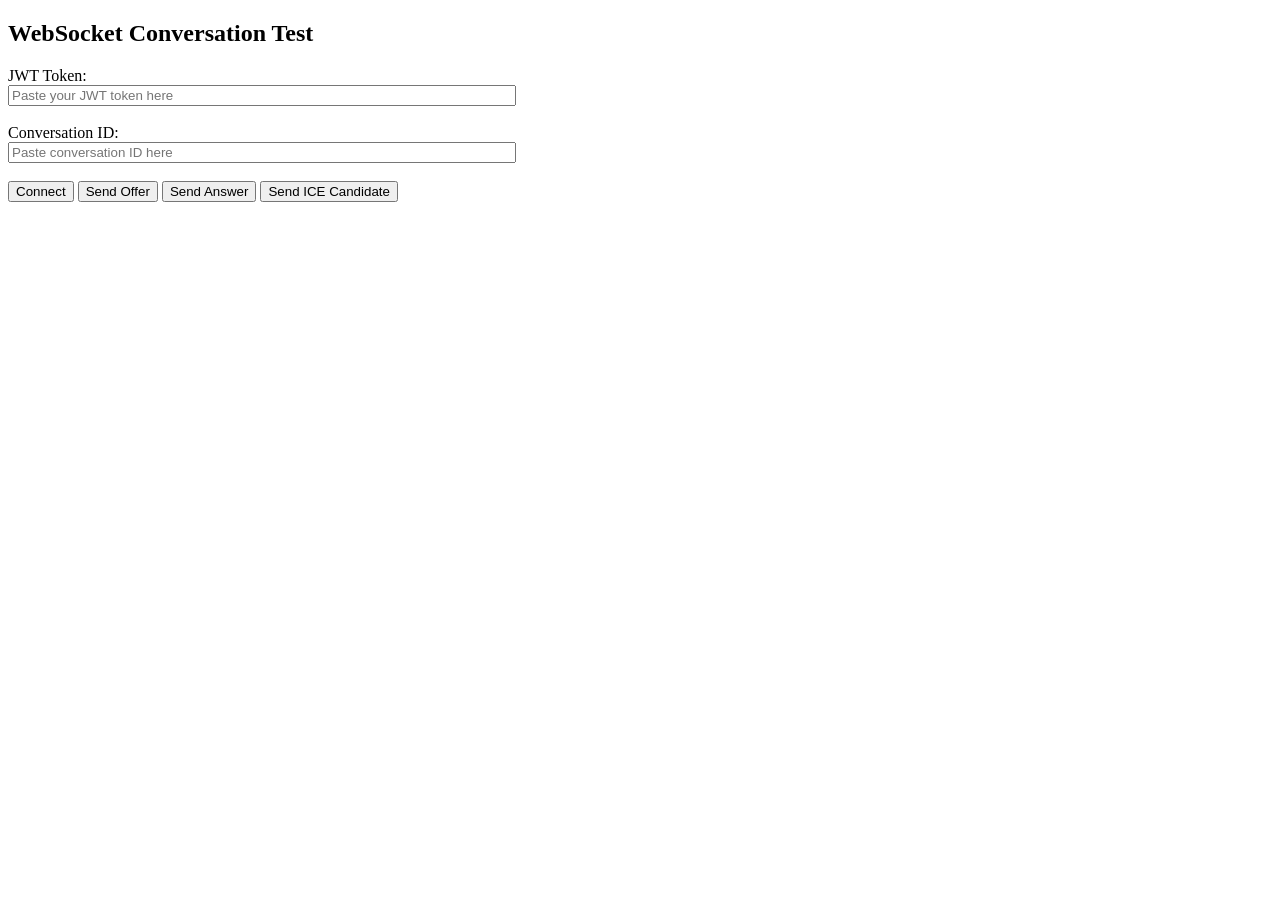
==== test_websocket.html @ cbfcd236 "Complete M4 WebSocket signaling" ====
<!DOCTYPE html>
<html>
<head>
    <title>WebSocket Test</title>
</head>

<body>

<h2>WebSocket Conversation Test</h2>

<label>JWT Token:</label>
<br>
<input
    type="text"
    id="token"
    placeholder="Paste your JWT token here"
    style="width: 500px;"
>

<br><br>

<label>Conversation ID:</label>
<br>
<input
    type="text"
    id="conversationId"
    placeholder="Paste conversation ID here"
    style="width: 500px;"
>

<br><br>

<button onclick="connect()">Connect</button>
<button onclick="sendOffer()">Send Offer</button>
<button onclick="sendAnswer()">Send Answer</button>
<button onclick="sendIceCandidate()">Send ICE Candidate</button>

<br><br>

<pre id="output"></pre>


<script>

let socket;


function log(message) {

    document.getElementById("output").textContent +=
        message + "\n";

}


function connect() {

    const token =
        document.getElementById("token").value.trim();

    const conversationId =
        document.getElementById("conversationId").value.trim();


    if (!token) {

        log("Please enter JWT token");

        return;
    }


    if (!conversationId) {

        log("Please enter conversation ID");

        return;
    }


    socket = new WebSocket(
        `ws://127.0.0.1:8000/ws/conversation/${conversationId}?token=${token}`
    );


    socket.onopen = function() {

        log("Connected to WebSocket");

    };


    socket.onmessage = function(event) {

        log("Server: " + event.data);

    };


    socket.onclose = function() {

        log("Disconnected");

    };


    socket.onerror = function(error) {

        log("WebSocket error");

    };

}


function sendOffer() {

    if (!socket || socket.readyState !== WebSocket.OPEN) {
        log("WebSocket is not connected");
        return;
    }

    socket.send(JSON.stringify({
        type: "offer",
        sdp: "test-offer-data"
    }));
}


function sendAnswer() {

    if (!socket || socket.readyState !== WebSocket.OPEN) {
        log("WebSocket is not connected");
        return;
    }

    socket.send(JSON.stringify({
        type: "answer",
        sdp: "test-answer-data"
    }));
}

function sendIceCandidate() {

    if (!socket || socket.readyState !== WebSocket.OPEN) {
        log("WebSocket is not connected");
        return;
    }

    socket.send(JSON.stringify({
        type: "ice_candidate",
        candidate: "test-ice-candidate-data"
    }));
}

</script>

</body>
</html>
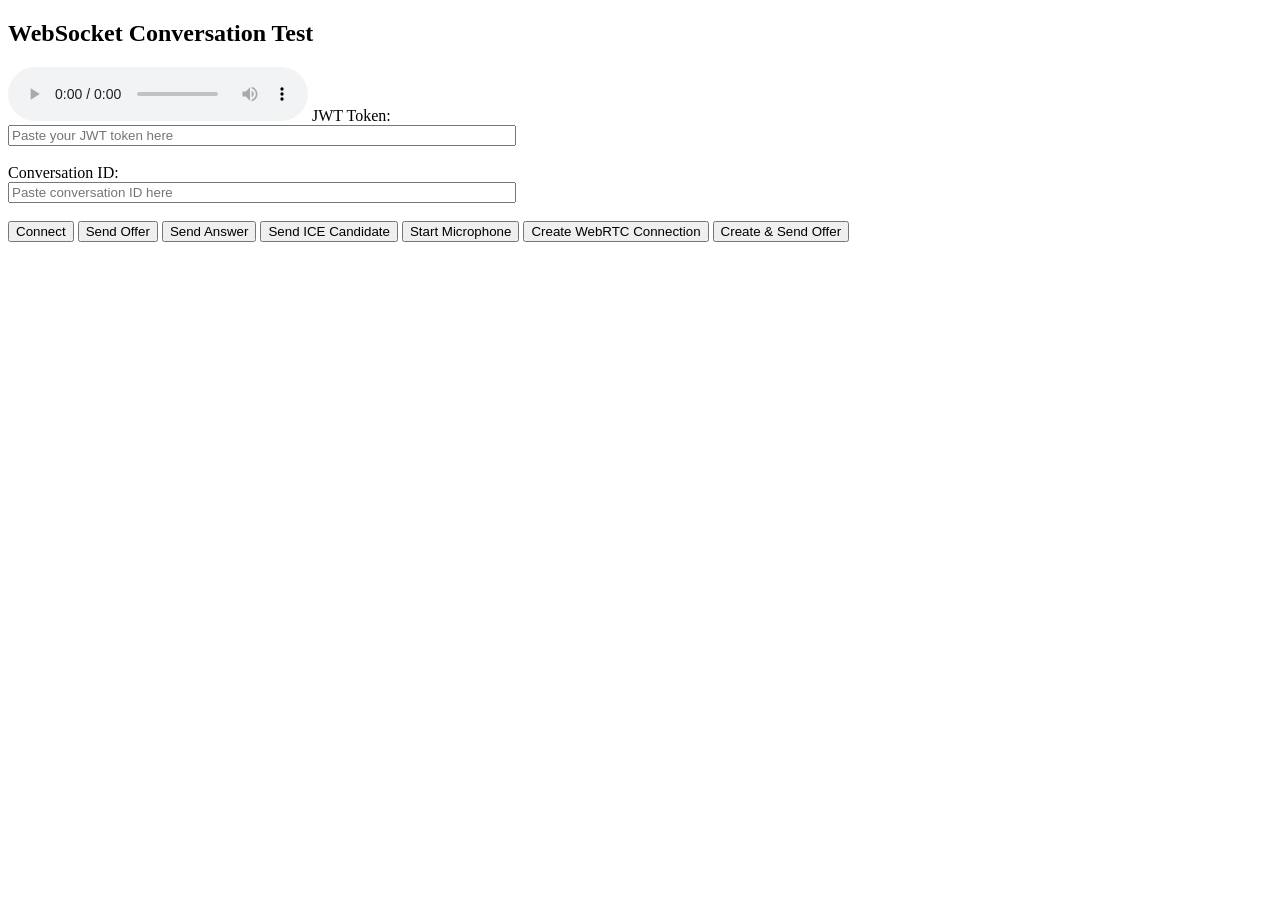
==== commit 68d10245: "Complete M5 WebRTC audio" ====
--- a/test_websocket.html
+++ b/test_websocket.html
@@ -7,6 +7,7 @@
 <body>
 
 <h2>WebSocket Conversation Test</h2>
+<audio id="remoteAudio" autoplay controls></audio>
 
 <label>JWT Token:</label>
 <br>
@@ -34,6 +35,10 @@
 <button onclick="sendOffer()">Send Offer</button>
 <button onclick="sendAnswer()">Send Answer</button>
 <button onclick="sendIceCandidate()">Send ICE Candidate</button>
+<button onclick="startMicrophone()">Start Microphone</button>
+<button onclick="createPeerConnection()">Create WebRTC Connection</button>
+<button onclick="createOffer()">Create & Send Offer</button>
+
 
 <br><br>
 
@@ -42,7 +47,10 @@
 
 <script>
 
+
 let socket;
+let peerConnection;
+let localStream;
 
 
 function log(message) {
@@ -90,9 +98,63 @@
     };
 
 
-    socket.onmessage = function(event) {
+    socket.onmessage = async function(event) {
+
+        const message = JSON.parse(event.data);
 
         log("Server: " + event.data);
+
+
+        if (message.type === "offer") {
+
+            await handleOffer(message);
+
+        }
+
+
+        if (message.type === "answer") {
+
+            try {
+
+                await peerConnection.setRemoteDescription(
+                    new RTCSessionDescription({
+                        type: "answer",
+                        sdp: message.sdp
+                    })
+                );
+
+                log("Remote answer set");
+
+            } catch (error) {
+
+                log("Error setting remote answer");
+
+                console.error(error);
+
+            }
+
+        }
+
+
+        if (message.type === "ice_candidate") {
+
+            try {
+
+                await peerConnection.addIceCandidate(
+                    new RTCIceCandidate(message.candidate)
+                );
+
+                log("Remote ICE candidate added");
+
+            } catch (error) {
+
+                log("Error adding ICE candidate");
+
+                console.error(error);
+
+            }
+
+        }
 
     };
 
@@ -153,6 +215,186 @@
     }));
 }
 
+
+async function startMicrophone() {
+
+    try {
+
+        localStream = await navigator.mediaDevices.getUserMedia({
+            audio: true,
+            video: false
+        });
+
+        log("Microphone access granted");
+
+        console.log(
+            "Audio tracks:",
+            localStream.getAudioTracks()
+        );
+
+    } catch (error) {
+
+        log("Microphone access denied or unavailable");
+
+        console.error(error);
+    }
+}
+
+
+
+function createPeerConnection() {
+
+    peerConnection = new RTCPeerConnection({
+        iceServers: [
+            {
+                urls: "stun:stun.l.google.com:19302"
+            }
+        ]
+    });
+
+    log("RTCPeerConnection created");
+
+
+    // Add microphone audio track
+    if (localStream) {
+
+        localStream.getTracks().forEach(track => {
+
+            peerConnection.addTrack(
+                track,
+                localStream
+            );
+
+        });
+
+        log("Microphone track added to WebRTC");
+    }
+
+
+    // ICE candidate
+    peerConnection.onicecandidate = function(event) {
+
+        if (event.candidate) {
+
+            log("Real ICE candidate generated");
+
+            socket.send(JSON.stringify({
+                type: "ice_candidate",
+                candidate: event.candidate
+            }));
+
+            log("ICE candidate sent");
+        }
+    };
+
+
+    peerConnection.ontrack = function(event) {
+
+        const remoteAudio = document.getElementById("remoteAudio");
+
+        if (event.streams && event.streams[0]) {
+            remoteAudio.srcObject = event.streams[0];
+        }
+
+        log("Remote audio track received");
+    };
+
+
+    // Connection state
+    peerConnection.onconnectionstatechange = function() {
+
+        log(
+            "Connection state: " +
+            peerConnection.connectionState
+        );
+
+    };
+}
+
+
+async function createOffer() {
+
+    if (!peerConnection) {
+        log("Create WebRTC connection first");
+        return;
+    }
+
+    try {
+
+        const offer = await peerConnection.createOffer();
+
+        await peerConnection.setLocalDescription(offer);
+
+        log("Real WebRTC offer created");
+
+        log(
+            "Offer SDP length: " +
+            offer.sdp.length
+        );
+
+        socket.send(JSON.stringify({
+            type: "offer",
+            sdp: offer.sdp
+        }));
+
+        log("Offer sent to other user");
+
+    } catch (error) {
+
+        log("Error creating offer");
+
+        console.error(error);
+    }
+}
+
+
+
+async function handleOffer(offer) {
+
+    if (!peerConnection) {
+        createPeerConnection();
+    }
+
+    try {
+
+        const remoteDescription = new RTCSessionDescription({
+            type: "offer",
+            sdp: offer.sdp
+        });
+
+        await peerConnection.setRemoteDescription(
+            remoteDescription
+        );
+
+        log("Remote offer set");
+
+        const answer = await peerConnection.createAnswer();
+
+        await peerConnection.setLocalDescription(answer);
+
+        log("Real WebRTC answer created");
+
+        log(
+            "Answer SDP length: " +
+            answer.sdp.length
+        );
+
+        socket.send(JSON.stringify({
+            type: "answer",
+            sdp: answer.sdp
+        }));
+
+        log("Answer sent to other user");
+
+    } catch (error) {
+
+        log("Error handling offer");
+
+        console.error(error);
+    }
+}
+
+
 </script>
 
 </body>
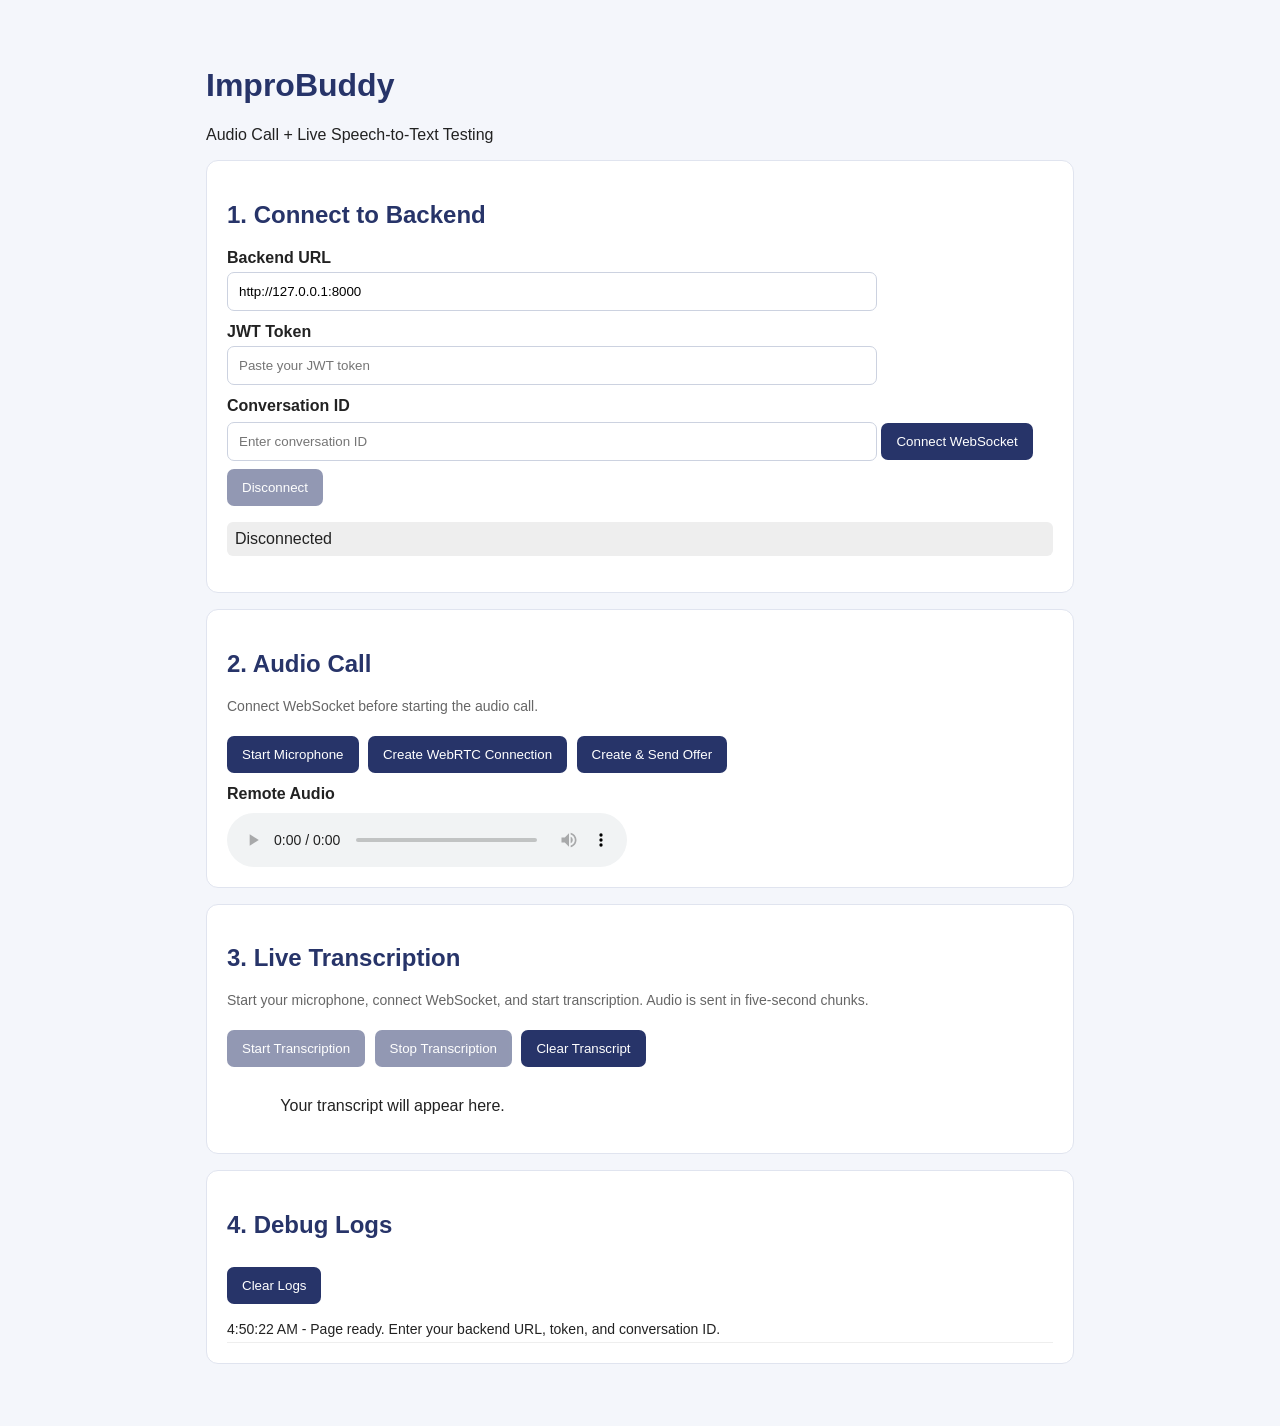
==== commit b082c752: "Need to test on 2 device and Improve STT and WebSocket handling" ====
--- a/test_websocket.html
+++ b/test_websocket.html
@@ -1,401 +1,943 @@
+
 <!DOCTYPE html>
-<html>
+<html lang="en">
 <head>
-    <title>WebSocket Test</title>
+    <meta charset="UTF-8">
+    <meta name="viewport" content="width=device-width, initial-scale=1.0">
+    <title>ImproBuddy - Audio & STT Test</title>
+
+    <style>
+        * {
+            box-sizing: border-box;
+        }
+
+        body {
+            font-family: Arial, sans-serif;
+            max-width: 900px;
+            margin: 30px auto;
+            padding: 16px;
+            background: #f4f6fb;
+            color: #222;
+        }
+
+        h1, h2 {
+            color: #273469;
+        }
+
+        .panel {
+            background: white;
+            padding: 20px;
+            margin: 16px 0;
+            border-radius: 12px;
+            border: 1px solid #e0e4ef;
+        }
+
+        label {
+            display: block;
+            font-weight: bold;
+            margin-top: 12px;
+        }
+
+        input {
+            width: 100%;
+            max-width: 650px;
+            padding: 11px;
+            margin-top: 5px;
+            border: 1px solid #ccd2e0;
+            border-radius: 7px;
+        }
+
+        button {
+            padding: 11px 15px;
+            margin: 8px 5px 0 0;
+            border: none;
+            border-radius: 7px;
+            background: #273469;
+            color: white;
+            cursor: pointer;
+        }
+
+        button:hover {
+            background: #1b2655;
+        }
+
+        button:disabled {
+            opacity: 0.5;
+            cursor: not-allowed;
+        }
+
+        .status {
+            padding: 8px;
+            background: #eee;
+            border-radius: 6px;
+        }
+
+        #transcript, #logs {
+            margin-top: 12px;
+            max-height: 350px;
+            overflow-y: auto;
+            overflow-wrap: anywhere;
+            white-space: pre-wrap;
+        }
+
+        .transcript-line {
+            padding: 12px;
+            margin: 8px 0;
+            background: #eef2ff;
+            border-radius: 7px;
+        }
+
+        .speaker {
+            font-weight: bold;
+            color: #273469;
+            margin-bottom: 4px;
+        }
+
+        .log-line {
+            padding: 5px 0;
+            border-bottom: 1px solid #eee;
+            font-size: 14px;
+        }
+
+        .hint {
+            color: #666;
+            font-size: 14px;
+        }
+
+        audio {
+            display: block;
+            width: 100%;
+            max-width: 400px;
+            margin-top: 10px;
+        }
+    </style>
 </head>
 
 <body>
 
-<h2>WebSocket Conversation Test</h2>
-<audio id="remoteAudio" autoplay controls></audio>
-
-<label>JWT Token:</label>
-<br>
-<input
-    type="text"
-    id="token"
-    placeholder="Paste your JWT token here"
-    style="width: 500px;"
->
-
-<br><br>
-
-<label>Conversation ID:</label>
-<br>
-<input
-    type="text"
-    id="conversationId"
-    placeholder="Paste conversation ID here"
-    style="width: 500px;"
->
-
-<br><br>
-
-<button onclick="connect()">Connect</button>
-<button onclick="sendOffer()">Send Offer</button>
-<button onclick="sendAnswer()">Send Answer</button>
-<button onclick="sendIceCandidate()">Send ICE Candidate</button>
-<button onclick="startMicrophone()">Start Microphone</button>
-<button onclick="createPeerConnection()">Create WebRTC Connection</button>
-<button onclick="createOffer()">Create & Send Offer</button>
-
-
-<br><br>
-
-<pre id="output"></pre>
-
+    <h1>ImproBuddy</h1>
+    <p>Audio Call + Live Speech-to-Text Testing</p>
+
+    <!-- SECTION 1: CONNECTION -->
+    <section class="panel">
+        <h2>1. Connect to Backend</h2>
+
+        <label for="backendUrl">Backend URL</label>
+        <input
+            id="backendUrl"
+            type="url"
+            value="http://127.0.0.1:8000"
+            placeholder="http://127.0.0.1:8000"
+        >
+
+        <label for="token">JWT Token</label>
+        <input
+            id="token"
+            type="password"
+            placeholder="Paste your JWT token"
+            autocomplete="off"
+        >
+
+        <label for="conversationId">Conversation ID</label>
+        <input
+            id="conversationId"
+            placeholder="Enter conversation ID"
+        >
+
+        <button id="connectBtn" type="button">
+            Connect WebSocket
+        </button>
+
+        <button id="disconnectBtn" type="button" disabled>
+            Disconnect
+        </button>
+
+        <p id="connectionStatus" class="status">
+            Disconnected
+        </p>
+    </section>
+
+    <!-- SECTION 2: WEBRTC -->
+    <section class="panel">
+        <h2>2. Audio Call</h2>
+
+        <p class="hint">
+            Connect WebSocket before starting the audio call.
+        </p>
+
+        <button id="micBtn" type="button">
+            Start Microphone
+        </button>
+
+        <button id="peerBtn" type="button">
+            Create WebRTC Connection
+        </button>
+
+        <button id="offerBtn" type="button">
+            Create & Send Offer
+        </button>
+
+        <label for="remoteAudio">Remote Audio</label>
+        <audio id="remoteAudio" autoplay controls></audio>
+    </section>
+
+    <!-- SECTION 3: SPEECH TO TEXT -->
+    <section class="panel">
+        <h2>3. Live Transcription</h2>
+
+        <p class="hint">
+            Start your microphone, connect WebSocket, and start
+            transcription. Audio is sent in five-second chunks.
+        </p>
+
+        <button id="startSttBtn" type="button" disabled>
+            Start Transcription
+        </button>
+
+        <button id="stopSttBtn" type="button" disabled>
+            Stop Transcription
+        </button>
+
+        <button id="clearTranscriptBtn" type="button">
+            Clear Transcript
+        </button>
+
+        <div id="transcript">
+            Your transcript will appear here.
+        </div>
+    </section>
+
+    <!-- SECTION 4: LOGS -->
+    <section class="panel">
+        <h2>4. Debug Logs</h2>
+
+        <button id="clearLogsBtn" type="button">
+            Clear Logs
+        </button>
+
+        <div id="logs"></div>
+    </section>
 
 <script>
-
-
-let socket;
-let peerConnection;
-let localStream;
-
+"use strict";
+
+// ========================================
+// 1. GLOBAL VARIABLES
+// ========================================
+
+let socket = null;
+let localStream = null;
+let peerConnection = null;
+let currentUserId = null;
+
+let sttRecording = false;
+let activeRecorder = null;
+let sttTimer = null;
+
+let connectionAttempt = 0;
+
+const pendingIceCandidates = [];
+
+const $ = (id) => document.getElementById(id);
+
+const transcriptBox = $("transcript");
+const logsBox = $("logs");
+
+// ========================================
+// 2. LOGGING AND STATUS
+// ========================================
 
 function log(message) {
-
-    document.getElementById("output").textContent +=
-        message + "\n";
-
-}
-
-
-function connect() {
-
-    const token =
-        document.getElementById("token").value.trim();
-
-    const conversationId =
-        document.getElementById("conversationId").value.trim();
-
-
-    if (!token) {
-
-        log("Please enter JWT token");
-
-        return;
-    }
-
-
-    if (!conversationId) {
-
-        log("Please enter conversation ID");
-
-        return;
-    }
-
-
-    socket = new WebSocket(
-        `ws://127.0.0.1:8000/ws/conversation/${conversationId}?token=${token}`
-    );
-
-
-    socket.onopen = function() {
-
-        log("Connected to WebSocket");
-
+    const line = document.createElement("div");
+
+    line.className = "log-line";
+    line.textContent =
+        `${new Date().toLocaleTimeString()} - ${message}`;
+
+    logsBox.prepend(line);
+}
+
+function setStatus(message) {
+    $("connectionStatus").textContent = message;
+}
+
+function sendMessage(message) {
+    if (!socket || socket.readyState !== WebSocket.OPEN) {
+        log("Cannot send: WebSocket is not connected.");
+        return false;
+    }
+
+    socket.send(JSON.stringify(message));
+    return true;
+}
+
+// ========================================
+// 3. WEBSOCKET CONNECTION
+// ========================================
+
+function connectWebSocket() {
+    const backendUrl = $("backendUrl").value.trim();
+    const token = $("token").value.trim();
+    const conversationId = $("conversationId").value.trim();
+
+    if (!backendUrl || !token || !conversationId) {
+        alert(
+            "Please enter Backend URL, JWT Token, and Conversation ID."
+        );
+        return;
+    }
+
+    if (
+        socket &&
+        (
+            socket.readyState === WebSocket.OPEN ||
+            socket.readyState === WebSocket.CONNECTING
+        )
+    ) {
+        log("WebSocket is already connected or connecting.");
+        return;
+    }
+
+    let wsUrl;
+
+    try {
+        const backend = new URL(backendUrl);
+
+        if (
+            backend.protocol !== "http:" &&
+            backend.protocol !== "https:"
+        ) {
+            throw new Error("Use an HTTP or HTTPS backend URL.");
+        }
+
+        const wsProtocol =
+            backend.protocol === "https:" ? "wss:" : "ws:";
+
+        const basePath = backend.pathname.replace(/\/+$/, "");
+
+        wsUrl = new URL(
+            `${wsProtocol}//${backend.host}${basePath}` +
+            `/ws/conversation/${encodeURIComponent(conversationId)}`
+        );
+
+        wsUrl.searchParams.set("token", token);
+
+    } catch (error) {
+        log("Invalid backend URL: " + error.message);
+        alert("Use a URL such as http://127.0.0.1:8000");
+        return;
+    }
+
+    connectionAttempt++;
+    const thisAttempt = connectionAttempt;
+
+    setStatus("Connecting...");
+    $("connectBtn").disabled = true;
+
+    // Do not print the JWT token in logs.
+    log("Connecting to WebSocket backend...");
+
+    try {
+        socket = new WebSocket(wsUrl.toString());
+    } catch (error) {
+        $("connectBtn").disabled = false;
+        setStatus("Connection failed");
+        log("WebSocket creation error: " + error.message);
+        return;
+    }
+
+    socket.onopen = function () {
+        if (thisAttempt !== connectionAttempt) return;
+
+        setStatus("WebSocket connected");
+        $("connectBtn").disabled = false;
+        $("disconnectBtn").disabled = false;
+
+        $("startSttBtn").disabled = !localStream;
+
+        log("WebSocket connection successful.");
     };
 
-
-    socket.onmessage = async function(event) {
-
-        const message = JSON.parse(event.data);
-
-        log("Server: " + event.data);
-
-
-        if (message.type === "offer") {
-
+    socket.onmessage = async function (event) {
+        let message;
+
+        try {
+            message = JSON.parse(event.data);
+        } catch {
+            log("Invalid message received from server.");
+            return;
+        }
+
+        if (message.type === "connected") {
+            currentUserId = String(message.user_id);
+
+            log(
+                "Joined conversation: " +
+                message.conversation_id
+            );
+        }
+
+        else if (message.type === "offer") {
+            log("WebRTC offer received.");
             await handleOffer(message);
-
-        }
-
-
-        if (message.type === "answer") {
-
-            try {
-
-                await peerConnection.setRemoteDescription(
-                    new RTCSessionDescription({
+        }
+
+        else if (message.type === "answer") {
+            log("WebRTC answer received.");
+
+            if (peerConnection) {
+                try {
+                    await peerConnection.setRemoteDescription({
                         type: "answer",
                         sdp: message.sdp
-                    })
-                );
-
-                log("Remote answer set");
-
-            } catch (error) {
-
-                log("Error setting remote answer");
-
-                console.error(error);
-
+                    });
+
+                    await processPendingIceCandidates();
+
+                } catch (error) {
+                    log("Answer error: " + error.message);
+                }
             }
-
-        }
-
-
-        if (message.type === "ice_candidate") {
-
-            try {
-
-                await peerConnection.addIceCandidate(
-                    new RTCIceCandidate(message.candidate)
-                );
-
-                log("Remote ICE candidate added");
-
-            } catch (error) {
-
-                log("Error adding ICE candidate");
-
-                console.error(error);
-
-            }
-
-        }
-
+        }
+
+        else if (message.type === "ice_candidate") {
+            await handleIceCandidate(message);
+        }
+
+        else if (message.type === "transcript") {
+            displayTranscript(message);
+        }
+
+        else if (message.type === "stt_error") {
+            log("STT error: " + message.message);
+        }
+
+        else if (message.type === "stt_status") {
+            log("STT status: " + (
+                message.message || message.status
+            ));
+        }
+
+        else if (message.type === "user_disconnected") {
+            log("Partner disconnected.");
+        }
+
+        else {
+            log("Server message: " + message.type);
+        }
     };
 
-
-    socket.onclose = function() {
-
-        log("Disconnected");
-
+    socket.onerror = function () {
+        if (thisAttempt !== connectionAttempt) return;
+
+        setStatus("WebSocket error");
+        $("connectBtn").disabled = false;
+
+        log(
+            "Connection error. Check backend URL, JWT token, " +
+            "conversation ID, and backend terminal."
+        );
     };
 
-
-    socket.onerror = function(error) {
-
-        log("WebSocket error");
-
+    socket.onclose = function (event) {
+        if (thisAttempt !== connectionAttempt) return;
+
+        setStatus("Disconnected (" + event.code + ")");
+
+        $("connectBtn").disabled = false;
+        $("disconnectBtn").disabled = true;
+        $("startSttBtn").disabled = true;
+
+        log(
+            "WebSocket closed. Code: " + event.code +
+            (event.reason ? " - " + event.reason : "")
+        );
+
+        stopTranscription(false);
     };
-
-}
-
-
-function sendOffer() {
-
-    if (!socket || socket.readyState !== WebSocket.OPEN) {
-        log("WebSocket is not connected");
-        return;
-    }
-
-    socket.send(JSON.stringify({
-        type: "offer",
-        sdp: "test-offer-data"
-    }));
-}
-
-
-function sendAnswer() {
-
-    if (!socket || socket.readyState !== WebSocket.OPEN) {
-        log("WebSocket is not connected");
-        return;
-    }
-
-    socket.send(JSON.stringify({
-        type: "answer",
-        sdp: "test-answer-data"
-    }));
-}
-
-function sendIceCandidate() {
-
-    if (!socket || socket.readyState !== WebSocket.OPEN) {
-        log("WebSocket is not connected");
-        return;
-    }
-
-    socket.send(JSON.stringify({
-        type: "ice_candidate",
-        candidate: "test-ice-candidate-data"
-    }));
-}
-
+}
+
+function disconnectWebSocket() {
+    connectionAttempt++;
+
+    stopTranscription(false);
+
+    if (socket && socket.readyState < WebSocket.CLOSING) {
+        socket.close(1000, "Disconnected by user");
+    }
+
+    socket = null;
+
+    $("connectBtn").disabled = false;
+    $("disconnectBtn").disabled = true;
+    $("startSttBtn").disabled = true;
+
+    setStatus("Disconnected");
+    log("Disconnected by user.");
+}
+
+// ========================================
+// 4. MICROPHONE
+// ========================================
 
 async function startMicrophone() {
-
     try {
+        if (localStream) {
+            log("Microphone is already active.");
+            return;
+        }
+
+        if (!navigator.mediaDevices?.getUserMedia) {
+            throw new Error(
+                "Microphone access requires localhost or HTTPS."
+            );
+        }
 
         localStream = await navigator.mediaDevices.getUserMedia({
             audio: true,
             video: false
         });
 
-        log("Microphone access granted");
-
-        console.log(
-            "Audio tracks:",
-            localStream.getAudioTracks()
+        $("micBtn").disabled = true;
+
+        $("startSttBtn").disabled = !(
+            socket && socket.readyState === WebSocket.OPEN
         );
 
+        log("Microphone access granted.");
+
+        if (peerConnection) {
+            localStream.getTracks().forEach(track => {
+                const alreadyAdded = peerConnection
+                    .getSenders()
+                    .some(sender => sender.track === track);
+
+                if (!alreadyAdded) {
+                    peerConnection.addTrack(track, localStream);
+                }
+            });
+        }
+
     } catch (error) {
-
-        log("Microphone access denied or unavailable");
-
-        console.error(error);
-    }
-}
-
-
+        log("Microphone error: " + error.message);
+        alert("Could not start microphone: " + error.message);
+    }
+}
+
+// ========================================
+// 5. WEBRTC AUDIO CALL
+// ========================================
 
 function createPeerConnection() {
+    if (peerConnection) {
+        log("WebRTC connection already exists.");
+        return;
+    }
+
+    if (!localStream) {
+        alert("Start Microphone first.");
+        return;
+    }
+
+    if (!socket || socket.readyState !== WebSocket.OPEN) {
+        alert("Connect WebSocket first.");
+        return;
+    }
 
     peerConnection = new RTCPeerConnection({
         iceServers: [
-            {
-                urls: "stun:stun.l.google.com:19302"
-            }
+            { urls: "stun:stun.l.google.com:19302" }
         ]
     });
 
-    log("RTCPeerConnection created");
-
-
-    // Add microphone audio track
-    if (localStream) {
-
-        localStream.getTracks().forEach(track => {
-
-            peerConnection.addTrack(
-                track,
-                localStream
-            );
-
-        });
-
-        log("Microphone track added to WebRTC");
-    }
-
-
-    // ICE candidate
-    peerConnection.onicecandidate = function(event) {
-
+    localStream.getTracks().forEach(track => {
+        peerConnection.addTrack(track, localStream);
+    });
+
+    peerConnection.onicecandidate = event => {
         if (event.candidate) {
-
-            log("Real ICE candidate generated");
-
-            socket.send(JSON.stringify({
+            sendMessage({
                 type: "ice_candidate",
                 candidate: event.candidate
-            }));
-
-            log("ICE candidate sent");
+            });
         }
     };
 
-
-    peerConnection.ontrack = function(event) {
-
-        const remoteAudio = document.getElementById("remoteAudio");
-
-        if (event.streams && event.streams[0]) {
-            remoteAudio.srcObject = event.streams[0];
-        }
-
-        log("Remote audio track received");
+    peerConnection.ontrack = event => {
+        $("remoteAudio").srcObject = event.streams[0];
+        log("Remote audio received.");
     };
 
-
-    // Connection state
-    peerConnection.onconnectionstatechange = function() {
-
-        log(
-            "Connection state: " +
-            peerConnection.connectionState
+    peerConnection.onconnectionstatechange = () => {
+        log("WebRTC state: " + peerConnection.connectionState);
+    };
+
+    log("WebRTC connection created.");
+}
+
+async function createOffer() {
+    try {
+        if (!localStream) {
+            alert("Start Microphone first.");
+            return;
+        }
+
+        if (!socket || socket.readyState !== WebSocket.OPEN) {
+            alert("Connect WebSocket first.");
+            return;
+        }
+
+        if (!peerConnection) {
+            createPeerConnection();
+        }
+
+        if (!peerConnection) return;
+
+        const offer = await peerConnection.createOffer();
+
+        await peerConnection.setLocalDescription(offer);
+
+        sendMessage({
+            type: "offer",
+            sdp: peerConnection.localDescription.sdp
+        });
+
+        log("WebRTC offer sent.");
+
+    } catch (error) {
+        log("Offer error: " + error.message);
+    }
+}
+
+async function handleOffer(message) {
+    try {
+        if (!localStream) {
+            await startMicrophone();
+        }
+
+        if (!localStream) return;
+
+        if (!peerConnection) {
+            createPeerConnection();
+        }
+
+        if (!peerConnection) return;
+
+        await peerConnection.setRemoteDescription({
+            type: "offer",
+            sdp: message.sdp
+        });
+
+        await processPendingIceCandidates();
+
+        const answer = await peerConnection.createAnswer();
+
+        await peerConnection.setLocalDescription(answer);
+
+        sendMessage({
+            type: "answer",
+            sdp: peerConnection.localDescription.sdp
+        });
+
+        log("WebRTC answer sent.");
+
+    } catch (error) {
+        log("Offer handling error: " + error.message);
+    }
+}
+
+async function handleIceCandidate(message) {
+    try {
+        if (!message.candidate) return;
+
+        const candidate = new RTCIceCandidate(message.candidate);
+
+        if (!peerConnection || !peerConnection.remoteDescription) {
+            pendingIceCandidates.push(candidate);
+            return;
+        }
+
+        await peerConnection.addIceCandidate(candidate);
+
+    } catch (error) {
+        log("ICE candidate error: " + error.message);
+    }
+}
+
+async function processPendingIceCandidates() {
+    if (!peerConnection || !peerConnection.remoteDescription) {
+        return;
+    }
+
+    while (pendingIceCandidates.length > 0) {
+        const candidate = pendingIceCandidates.shift();
+
+        try {
+            await peerConnection.addIceCandidate(candidate);
+        } catch (error) {
+            log("Queued ICE error: " + error.message);
+        }
+    }
+}
+
+// ========================================
+// 6. SPEECH-TO-TEXT
+// ========================================
+
+function startTranscription() {
+    if (!socket || socket.readyState !== WebSocket.OPEN) {
+        alert("Connect WebSocket first.");
+        return;
+    }
+
+    if (!localStream) {
+        alert("Start Microphone first.");
+        return;
+    }
+
+    if (sttRecording) return;
+
+    sttRecording = true;
+
+    $("startSttBtn").disabled = true;
+    $("stopSttBtn").disabled = false;
+
+    log("Live transcription started.");
+
+    recordNextChunk();
+}
+
+function stopTranscription(showLog = true) {
+    sttRecording = false;
+
+    clearTimeout(sttTimer);
+
+    $("startSttBtn").disabled = !(
+        socket &&
+        socket.readyState === WebSocket.OPEN &&
+        localStream
+    );
+
+    $("stopSttBtn").disabled = true;
+
+    if (
+        activeRecorder &&
+        activeRecorder.state !== "inactive"
+    ) {
+        try {
+            activeRecorder.stop();
+        } catch (error) {
+            log("Recorder stop error: " + error.message);
+        }
+    }
+
+    if (showLog) {
+        log("Stopping transcription.");
+    }
+}
+
+function recordNextChunk() {
+    if (
+        !sttRecording ||
+        !localStream ||
+        !socket ||
+        socket.readyState !== WebSocket.OPEN
+    ) {
+        stopTranscription(false);
+        return;
+    }
+
+    try {
+        const options = {};
+
+        if (
+            MediaRecorder.isTypeSupported(
+                "audio/webm;codecs=opus"
+            )
+        ) {
+            options.mimeType = "audio/webm;codecs=opus";
+        }
+
+        const recorder = new MediaRecorder(localStream, options);
+
+        activeRecorder = recorder;
+
+        const chunks = [];
+
+        recorder.ondataavailable = event => {
+            if (event.data && event.data.size > 0) {
+                chunks.push(event.data);
+            }
+        };
+
+        recorder.onerror = event => {
+            log(
+                "Recorder error: " +
+                (event.error?.message || "Unknown error")
+            );
+        };
+
+        recorder.onstop = async () => {
+            clearTimeout(sttTimer);
+
+            if (chunks.length > 0) {
+                const blob = new Blob(chunks, {
+                    type: recorder.mimeType || "audio/webm"
+                });
+
+                try {
+                    await sendAudioChunk(blob);
+                } catch (error) {
+                    log("Audio upload error: " + error.message);
+                }
+            }
+
+            if (activeRecorder === recorder) {
+                activeRecorder = null;
+            }
+
+            if (sttRecording) {
+                recordNextChunk();
+            }
+        };
+
+        // Record a standalone audio chunk.
+        recorder.start();
+
+        sttTimer = setTimeout(() => {
+            if (recorder.state !== "inactive") {
+                recorder.stop();
+            }
+        }, 5000);
+
+    } catch (error) {
+        log("Could not start recorder: " + error.message);
+        stopTranscription(false);
+    }
+}
+
+async function sendAudioChunk(blob) {
+    if (!socket || socket.readyState !== WebSocket.OPEN) {
+        return;
+    }
+
+    if (!blob.size) return;
+
+    const buffer = await blob.arrayBuffer();
+    const bytes = new Uint8Array(buffer);
+
+    let binary = "";
+    const blockSize = 0x8000;
+
+    for (let i = 0; i < bytes.length; i += blockSize) {
+        binary += String.fromCharCode(
+            ...bytes.subarray(i, i + blockSize)
         );
-
-    };
-}
-
-
-async function createOffer() {
-
-    if (!peerConnection) {
-        log("Create WebRTC connection first");
-        return;
-    }
-
-    try {
-
-        const offer = await peerConnection.createOffer();
-
-        await peerConnection.setLocalDescription(offer);
-
-        log("Real WebRTC offer created");
-
-        log(
-            "Offer SDP length: " +
-            offer.sdp.length
-        );
-
-        socket.send(JSON.stringify({
-            type: "offer",
-            sdp: offer.sdp
-        }));
-
-        log("Offer sent to other user");
-
-    } catch (error) {
-
-        log("Error creating offer");
-
-        console.error(error);
-    }
-}
-
-
-
-async function handleOffer(offer) {
-
-    if (!peerConnection) {
-        createPeerConnection();
-    }
-
-    try {
-
-        const remoteDescription = new RTCSessionDescription({
-            type: "offer",
-            sdp: offer.sdp
-        });
-
-        await peerConnection.setRemoteDescription(
-            remoteDescription
-        );
-
-        log("Remote offer set");
-
-        const answer = await peerConnection.createAnswer();
-
-        await peerConnection.setLocalDescription(answer);
-
-        log("Real WebRTC answer created");
-
-        log(
-            "Answer SDP length: " +
-            answer.sdp.length
-        );
-
-        socket.send(JSON.stringify({
-            type: "answer",
-            sdp: answer.sdp
-        }));
-
-        log("Answer sent to other user");
-
-    } catch (error) {
-
-        log("Error handling offer");
-
-        console.error(error);
-    }
-}
-
+    }
+
+    const audioBase64 = btoa(binary);
+
+    sendMessage({
+        type: "audio_chunk",
+        audio: audioBase64
+    });
+
+    log("Audio chunk sent: " + blob.size + " bytes.");
+}
+
+// ========================================
+// 7. TRANSCRIPT DISPLAY
+// ========================================
+
+function displayTranscript(message) {
+    if (
+        transcriptBox.textContent.trim() ===
+        "Your transcript will appear here."
+    ) {
+        transcriptBox.textContent = "";
+    }
+
+    const line = document.createElement("div");
+    line.className = "transcript-line";
+
+    const speaker = document.createElement("div");
+    speaker.className = "speaker";
+
+    speaker.textContent =
+        String(message.sender_id) === currentUserId
+            ? "You"
+            : "Partner";
+
+    const words = document.createElement("div");
+    words.textContent = message.text || "";
+
+    line.appendChild(speaker);
+    line.appendChild(words);
+
+    transcriptBox.appendChild(line);
+
+    transcriptBox.scrollTop = transcriptBox.scrollHeight;
+}
+
+function clearTranscript() {
+    transcriptBox.textContent = "Your transcript will appear here.";
+}
+
+// ========================================
+// 8. BUTTON EVENTS
+// ========================================
+
+$("connectBtn").addEventListener(
+    "click",
+    connectWebSocket
+);
+
+$("disconnectBtn").addEventListener(
+    "click",
+    disconnectWebSocket
+);
+
+$("micBtn").addEventListener(
+    "click",
+    startMicrophone
+);
+
+$("peerBtn").addEventListener(
+    "click",
+    createPeerConnection
+);
+
+$("offerBtn").addEventListener(
+    "click",
+    createOffer
+);
+
+$("startSttBtn").addEventListener(
+    "click",
+    startTranscription
+);
+
+$("stopSttBtn").addEventListener(
+    "click",
+    () => stopTranscription()
+);
+
+$("clearTranscriptBtn").addEventListener(
+    "click",
+    clearTranscript
+);
+
+$("clearLogsBtn").addEventListener(
+    "click",
+    () => logsBox.replaceChildren()
+);
+
+// ========================================
+// 9. INITIALIZATION
+// ========================================
+
+log("Page ready. Enter your backend URL, token, and conversation ID.");
 
 </script>
-
 </body>
-</html>+</html>
